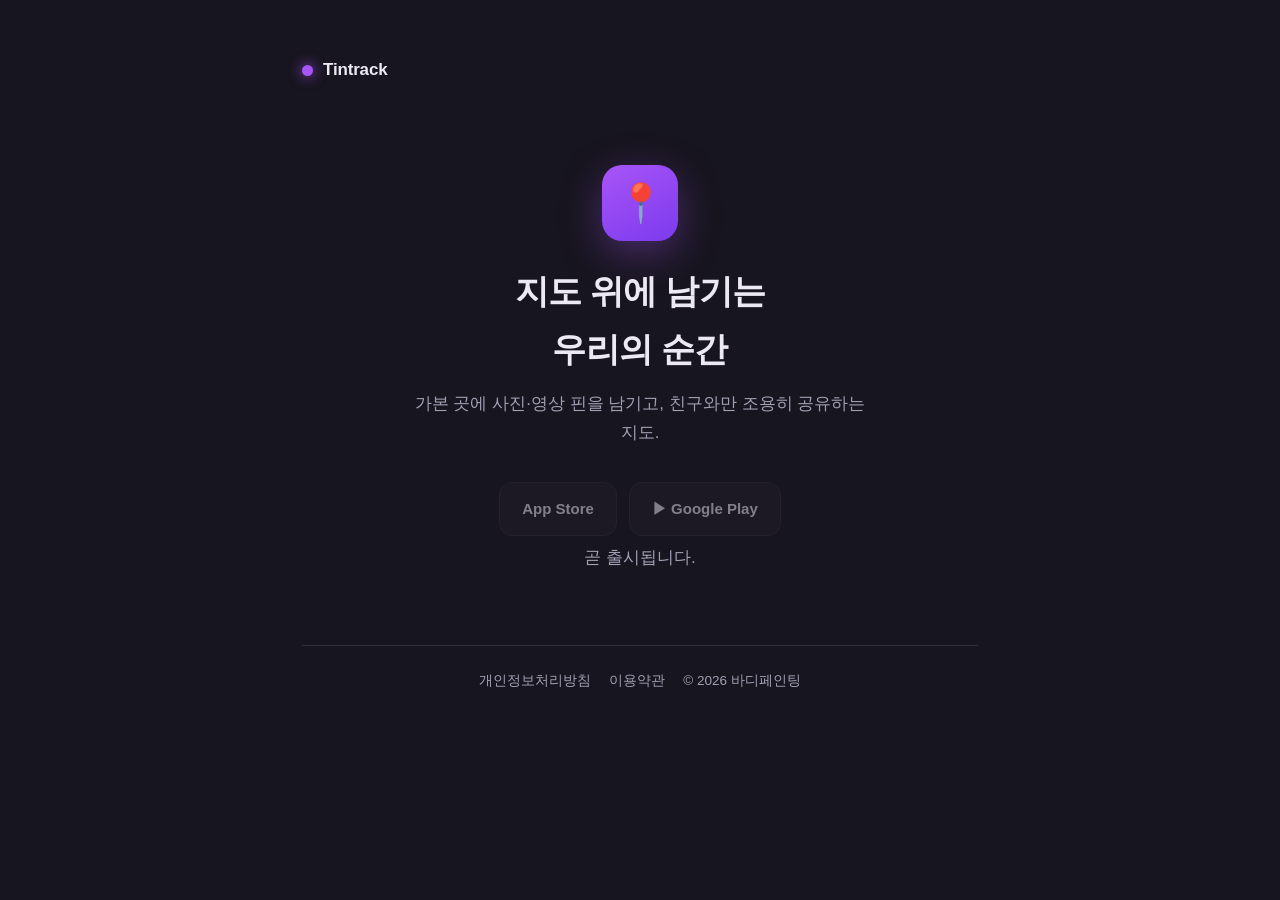
==== index.html @ 698a3f08 "Tintrack public site: landing, privacy policy, terms, invite redirect" ====
<!doctype html>
<html lang="ko">
<head>
<meta charset="utf-8">
<meta name="viewport" content="width=device-width, initial-scale=1">
<title>Tintrack — 지도 위에 남기는 우리의 순간</title>
<meta property="og:title" content="Tintrack">
<meta property="og:description" content="지도 위에 사진·영상 핀을 남기고 친구와 공유하세요.">
<meta name="theme-color" content="#17151f">
<link rel="stylesheet" href="style.css">
<style>
  .hero { text-align: center; padding: 40px 0 8px; }
  .logo {
    width: 76px; height: 76px; border-radius: 20px; margin: 0 auto 22px;
    background: linear-gradient(150deg, #a855f7, #7c3aed);
    box-shadow: 0 12px 40px rgba(168,85,247,.35);
    display: flex; align-items: center; justify-content: center;
    font-size: 38px;
  }
  .hero h1 { font-size: 34px; margin: 0 0 12px; }
  .hero p { color: var(--muted); font-size: 17px; margin: 0 auto; max-width: 460px; }
  .stores { display: flex; gap: 12px; justify-content: center; flex-wrap: wrap; margin: 34px 0 8px; }
  .store-btn {
    display: inline-flex; align-items: center; gap: 8px;
    background: var(--surface); border: 1px solid var(--border);
    color: var(--text); text-decoration: none; font-weight: 600; font-size: 15px;
    padding: 13px 22px; border-radius: 13px;
  }
  .store-btn[aria-disabled="true"] { opacity: .5; pointer-events: none; }
  .note { text-align: center; color: var(--muted); font-size: 13px; margin-top: 14px; }
</style>
</head>
<body>
<div class="wrap">
  <header class="site">
    <span class="dot"></span>
    <a href="./">Tintrack</a>
  </header>

  <section class="hero">
    <div class="logo">📍</div>
    <h1>지도 위에 남기는<br>우리의 순간</h1>
    <p>가본 곳에 사진·영상 핀을 남기고, 친구와만 조용히 공유하는 지도.</p>

    <div class="stores">
      <a class="store-btn" id="ios" href="#" aria-disabled="true"> App Store</a>
      <a class="store-btn" id="android" href="#" aria-disabled="true">▶ Google Play</a>
    </div>
    <p class="note">곧 출시됩니다.</p>
  </section>

  <footer style="justify-content:center">
    <a href="privacy.html">개인정보처리방침</a>
    <a href="terms.html">이용약관</a>
    <span>© 2026 바디페인팅</span>
  </footer>
</div>
</body>
</html>
---- style.css ----
:root {
  --bg: #17151f;
  --surface: #211e2c;
  --text: #ece9f5;
  --muted: #a39fb3;
  --accent: #a855f7;
  --border: #312c40;
}

* { box-sizing: border-box; }

html { -webkit-text-size-adjust: 100%; }

body {
  margin: 0;
  background: var(--bg);
  color: var(--text);
  font-family: -apple-system, BlinkMacSystemFont, "Apple SD Gothic Neo",
    "Pretendard", "Segoe UI", Roboto, "Helvetica Neue", sans-serif;
  line-height: 1.7;
  -webkit-font-smoothing: antialiased;
}

.wrap {
  max-width: 720px;
  margin: 0 auto;
  padding: 56px 22px 96px;
}

header.site {
  display: flex;
  align-items: center;
  gap: 10px;
  margin-bottom: 40px;
}

header.site .dot {
  width: 11px;
  height: 11px;
  border-radius: 50%;
  background: var(--accent);
  box-shadow: 0 0 14px var(--accent);
}

header.site a {
  color: var(--text);
  font-weight: 700;
  font-size: 17px;
  text-decoration: none;
  letter-spacing: -0.01em;
}

h1 {
  font-size: 28px;
  letter-spacing: -0.02em;
  margin: 0 0 6px;
}

.updated {
  color: var(--muted);
  font-size: 14px;
  margin: 0 0 36px;
}

h2 {
  font-size: 18px;
  margin: 40px 0 12px;
  letter-spacing: -0.01em;
}

h3 {
  font-size: 15px;
  margin: 22px 0 8px;
  color: var(--text);
}

p, li { color: var(--text); font-size: 15.5px; }

.muted, .muted * { color: var(--muted); }

a { color: var(--accent); }

ul { padding-left: 20px; margin: 8px 0; }
li { margin: 5px 0; }

table {
  width: 100%;
  border-collapse: collapse;
  margin: 12px 0;
  font-size: 14.5px;
}

th, td {
  text-align: left;
  padding: 11px 12px;
  border: 1px solid var(--border);
  vertical-align: top;
}

th { background: var(--surface); font-weight: 600; }

.box {
  background: var(--surface);
  border: 1px solid var(--border);
  border-radius: 14px;
  padding: 18px 20px;
  margin: 16px 0;
}

footer {
  margin-top: 64px;
  padding-top: 24px;
  border-top: 1px solid var(--border);
  color: var(--muted);
  font-size: 13.5px;
  display: flex;
  gap: 18px;
  flex-wrap: wrap;
}

footer a { color: var(--muted); text-decoration: none; }
footer a:hover { color: var(--text); }
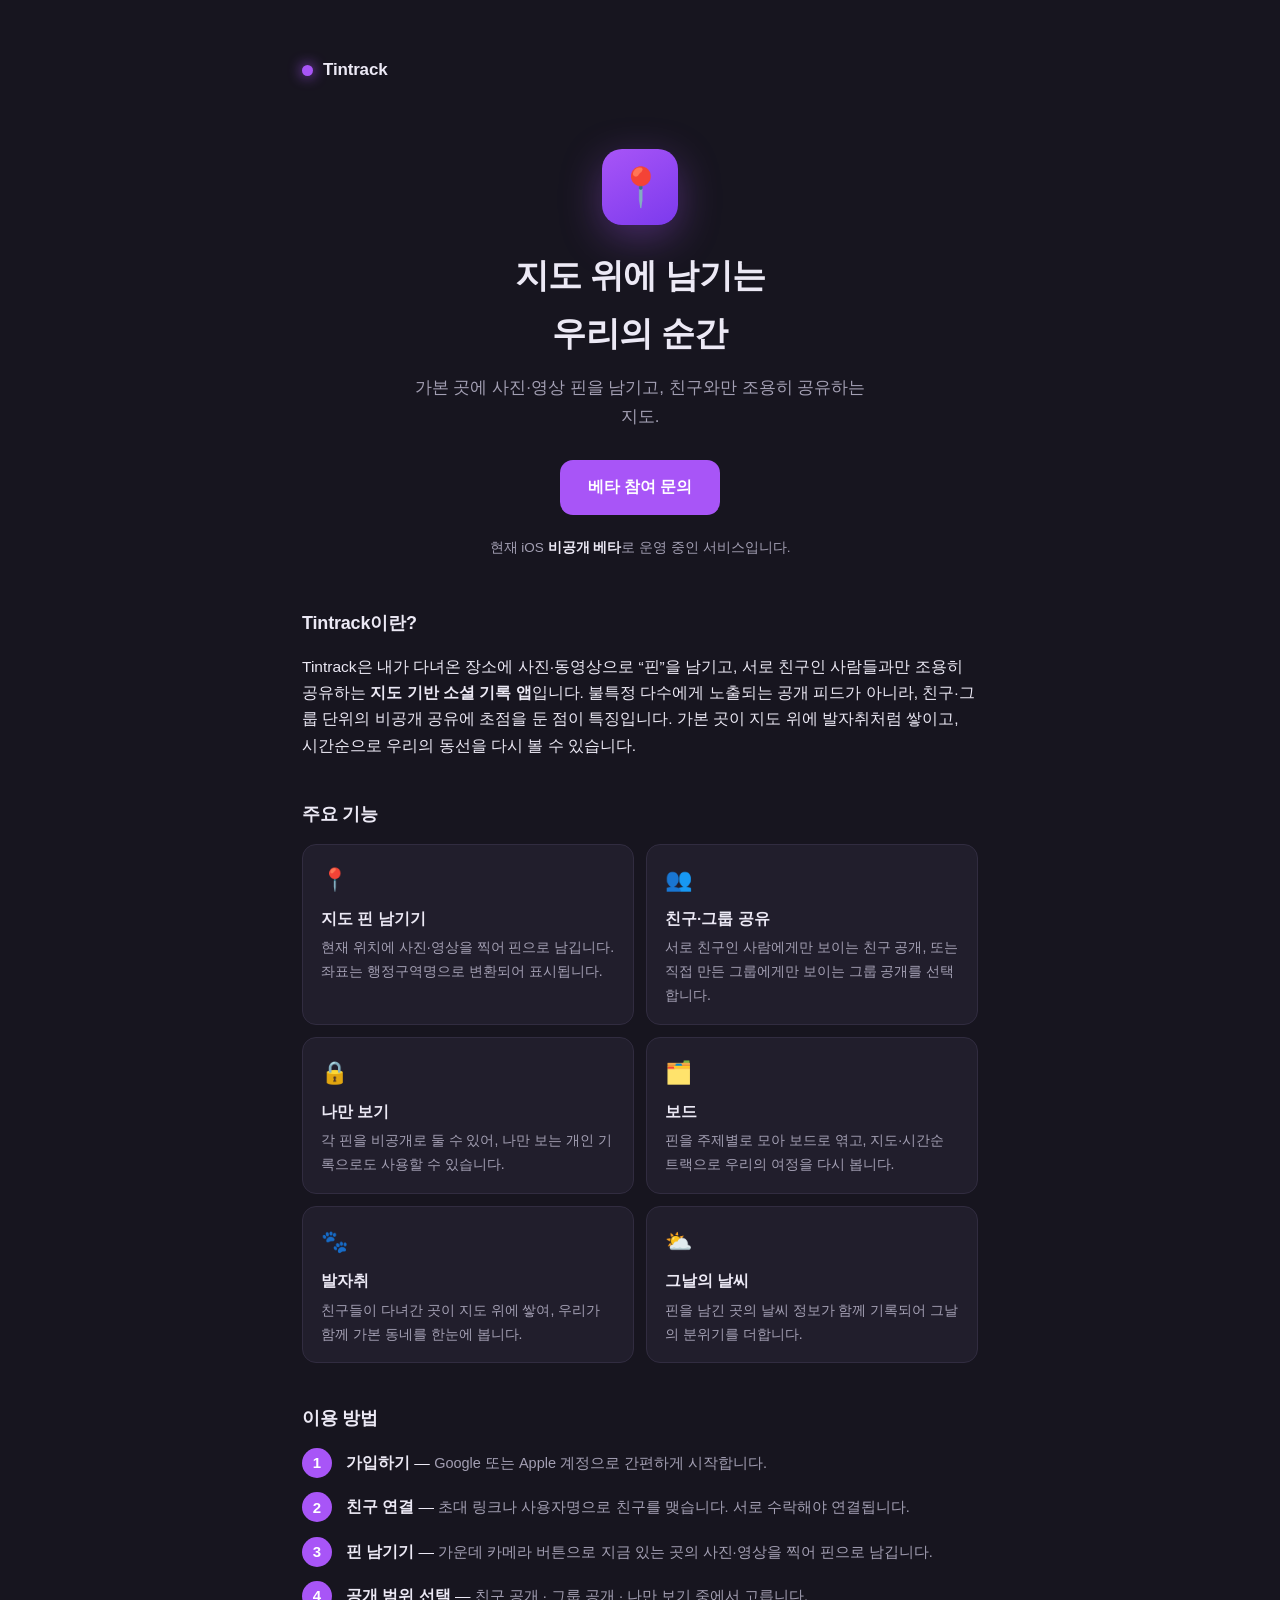
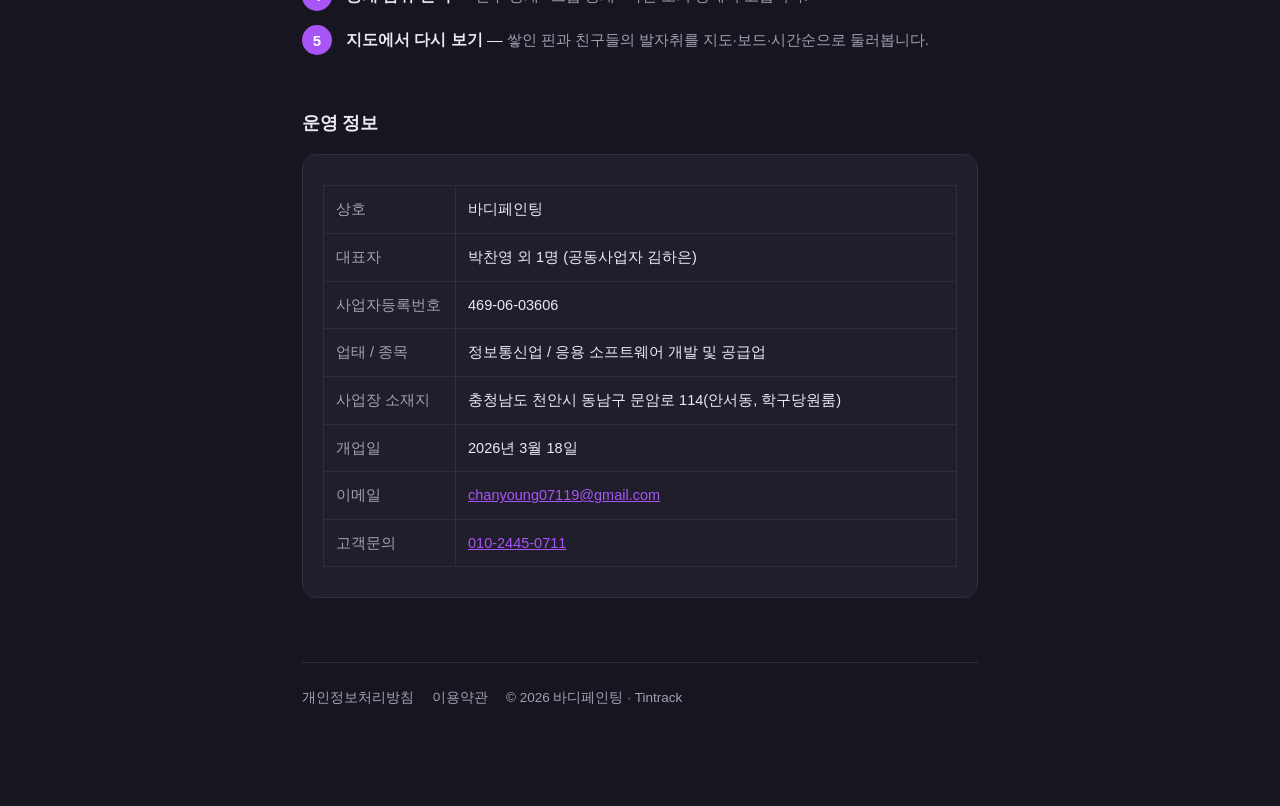
==== commit 138c30a2: "feat: 사업자 정보·서비스 소개 페이지 (카카오 비즈니스 인증 대응) 운영 정보 블록(상호·대표·사업자등록번호 469-06-03606·업태/종목·소재지, 등록증 일치) + 서비" ====
--- a/index.html
+++ b/index.html
@@ -3,13 +3,15 @@
 <head>
 <meta charset="utf-8">
 <meta name="viewport" content="width=device-width, initial-scale=1">
+<meta name="robots" content="all">
 <title>Tintrack — 지도 위에 남기는 우리의 순간</title>
+<meta name="description" content="Tintrack은 가본 곳에 사진·영상 핀을 남기고 친구와만 조용히 공유하는 지도 기반 소셜 앱입니다. 운영: 바디페인팅(사업자등록번호 469-06-03606).">
 <meta property="og:title" content="Tintrack">
-<meta property="og:description" content="지도 위에 사진·영상 핀을 남기고 친구와 공유하세요.">
+<meta property="og:description" content="지도 위에 사진·영상 핀을 남기고 친구와 공유하는 지도 기반 소셜 앱.">
 <meta name="theme-color" content="#17151f">
 <link rel="stylesheet" href="style.css">
 <style>
-  .hero { text-align: center; padding: 40px 0 8px; }
+  .hero { text-align: center; padding: 24px 0 8px; }
   .logo {
     width: 76px; height: 76px; border-radius: 20px; margin: 0 auto 22px;
     background: linear-gradient(150deg, #a855f7, #7c3aed);
@@ -18,16 +20,50 @@
     font-size: 38px;
   }
   .hero h1 { font-size: 34px; margin: 0 0 12px; }
-  .hero p { color: var(--muted); font-size: 17px; margin: 0 auto; max-width: 460px; }
-  .stores { display: flex; gap: 12px; justify-content: center; flex-wrap: wrap; margin: 34px 0 8px; }
-  .store-btn {
-    display: inline-flex; align-items: center; gap: 8px;
+  .hero .lead { color: var(--muted); font-size: 17px; margin: 0 auto; max-width: 460px; }
+  .cta {
+    display: inline-block; margin: 28px 0 6px; padding: 14px 28px; border-radius: 13px;
+    background: var(--accent); color: #fff; text-decoration: none; font-weight: 700; font-size: 15.5px;
+  }
+  .status {
+    display: block; margin-top: 16px;
+    color: var(--muted); font-size: 13.5px;
+  }
+  .status b { color: var(--text); font-weight: 600; }
+
+  .features { display: grid; grid-template-columns: 1fr 1fr; gap: 12px; margin: 14px 0 8px; }
+  @media (max-width: 520px) { .features { grid-template-columns: 1fr; } }
+  .feature {
     background: var(--surface); border: 1px solid var(--border);
-    color: var(--text); text-decoration: none; font-weight: 600; font-size: 15px;
-    padding: 13px 22px; border-radius: 13px;
+    border-radius: 14px; padding: 16px 18px;
   }
-  .store-btn[aria-disabled="true"] { opacity: .5; pointer-events: none; }
-  .note { text-align: center; color: var(--muted); font-size: 13px; margin-top: 14px; }
+  .feature .ic { font-size: 22px; }
+  .feature h3 { margin: 8px 0 4px; font-size: 15.5px; }
+  .feature p { margin: 0; font-size: 14px; color: var(--muted); }
+
+  ol.steps { counter-reset: s; list-style: none; padding-left: 0; margin: 12px 0; }
+  ol.steps > li { position: relative; padding: 4px 0 14px 44px; margin: 0; }
+  ol.steps > li::before {
+    counter-increment: s; content: counter(s);
+    position: absolute; left: 0; top: 2px;
+    width: 30px; height: 30px; border-radius: 50%;
+    background: var(--accent); color: #fff; font-weight: 700; font-size: 15px;
+    display: flex; align-items: center; justify-content: center;
+  }
+  ol.steps > li b { color: var(--text); }
+  ol.steps > li span { color: var(--muted); font-size: 14.5px; }
+
+  .shots { display: grid; grid-template-columns: repeat(3, 1fr); gap: 14px; margin: 14px 0 8px; }
+  @media (max-width: 560px) { .shots { grid-template-columns: repeat(2, 1fr); } }
+  .shot { text-align: center; }
+  .shot img {
+    width: 100%; height: auto; border-radius: 18px;
+    border: 1px solid var(--border); background: var(--surface);
+    display: block;
+  }
+  .shot figcaption { color: var(--muted); font-size: 13px; margin-top: 8px; }
+
+  .biz td:first-child { color: var(--muted); white-space: nowrap; width: 132px; }
 </style>
 </head>
 <body>
@@ -40,19 +76,100 @@
   <section class="hero">
     <div class="logo">📍</div>
     <h1>지도 위에 남기는<br>우리의 순간</h1>
-    <p>가본 곳에 사진·영상 핀을 남기고, 친구와만 조용히 공유하는 지도.</p>
+    <p class="lead">가본 곳에 사진·영상 핀을 남기고, 친구와만 조용히 공유하는 지도.</p>
 
-    <div class="stores">
-      <a class="store-btn" id="ios" href="#" aria-disabled="true"> App Store</a>
-      <a class="store-btn" id="android" href="#" aria-disabled="true">▶ Google Play</a>
-    </div>
-    <p class="note">곧 출시됩니다.</p>
+    <a class="cta" href="mailto:chanyoung07119@gmail.com?subject=Tintrack%20%EB%B2%A0%ED%83%80%20%EC%B0%B8%EC%97%AC%20%EB%AC%B8%EC%9D%98">베타 참여 문의</a>
+    <span class="status">현재 iOS <b>비공개 베타</b>로 운영 중인 서비스입니다.</span>
   </section>
 
-  <footer style="justify-content:center">
+  <h2>Tintrack이란?</h2>
+  <p>Tintrack은 내가 다녀온 장소에 사진·동영상으로 “핀”을 남기고, 서로 친구인 사람들과만
+  조용히 공유하는 <b>지도 기반 소셜 기록 앱</b>입니다. 불특정 다수에게 노출되는 공개
+  피드가 아니라, 친구·그룹 단위의 비공개 공유에 초점을 둔 점이 특징입니다. 가본 곳이
+  지도 위에 발자취처럼 쌓이고, 시간순으로 우리의 동선을 다시 볼 수 있습니다.</p>
+
+  <h2>주요 기능</h2>
+  <div class="features">
+    <div class="feature">
+      <div class="ic">📍</div>
+      <h3>지도 핀 남기기</h3>
+      <p>현재 위치에 사진·영상을 찍어 핀으로 남깁니다. 좌표는 행정구역명으로 변환되어 표시됩니다.</p>
+    </div>
+    <div class="feature">
+      <div class="ic">👥</div>
+      <h3>친구·그룹 공유</h3>
+      <p>서로 친구인 사람에게만 보이는 친구 공개, 또는 직접 만든 그룹에게만 보이는 그룹 공개를 선택합니다.</p>
+    </div>
+    <div class="feature">
+      <div class="ic">🔒</div>
+      <h3>나만 보기</h3>
+      <p>각 핀을 비공개로 둘 수 있어, 나만 보는 개인 기록으로도 사용할 수 있습니다.</p>
+    </div>
+    <div class="feature">
+      <div class="ic">🗂️</div>
+      <h3>보드</h3>
+      <p>핀을 주제별로 모아 보드로 엮고, 지도·시간순 트랙으로 우리의 여정을 다시 봅니다.</p>
+    </div>
+    <div class="feature">
+      <div class="ic">🐾</div>
+      <h3>발자취</h3>
+      <p>친구들이 다녀간 곳이 지도 위에 쌓여, 우리가 함께 가본 동네를 한눈에 봅니다.</p>
+    </div>
+    <div class="feature">
+      <div class="ic">⛅</div>
+      <h3>그날의 날씨</h3>
+      <p>핀을 남긴 곳의 날씨 정보가 함께 기록되어 그날의 분위기를 더합니다.</p>
+    </div>
+  </div>
+
+  <h2>이용 방법</h2>
+  <ol class="steps">
+    <li><b>가입하기</b> — <span>Google 또는 Apple 계정으로 간편하게 시작합니다.</span></li>
+    <li><b>친구 연결</b> — <span>초대 링크나 사용자명으로 친구를 맺습니다. 서로 수락해야 연결됩니다.</span></li>
+    <li><b>핀 남기기</b> — <span>가운데 카메라 버튼으로 지금 있는 곳의 사진·영상을 찍어 핀으로 남깁니다.</span></li>
+    <li><b>공개 범위 선택</b> — <span>친구 공개 · 그룹 공개 · 나만 보기 중에서 고릅니다.</span></li>
+    <li><b>지도에서 다시 보기</b> — <span>쌓인 핀과 친구들의 발자취를 지도·보드·시간순으로 둘러봅니다.</span></li>
+  </ol>
+
+  <!-- 앱 화면 — TestFlight build 12 실기기 스크린샷(img/shot-1~3.png) 추가 후 주석 해제.
+       이미지 없을 때 깨진 미리보기가 뜨지 않도록 잠시 비활성.
+  <h2>앱 화면</h2>
+  <div class="shots">
+    <figure class="shot">
+      <img src="img/shot-1.png" alt="Tintrack 지도 화면 — 친구들의 핀이 표시된 지도">
+      <figcaption>① 지도에 쌓인 핀</figcaption>
+    </figure>
+    <figure class="shot">
+      <img src="img/shot-2.png" alt="Tintrack 핀 남기기 — 카메라로 사진·영상 촬영">
+      <figcaption>② 사진·영상으로 핀 남기기</figcaption>
+    </figure>
+    <figure class="shot">
+      <img src="img/shot-3.png" alt="Tintrack 공개 범위 선택 — 친구·그룹·나만 보기">
+      <figcaption>③ 공개 범위 선택</figcaption>
+    </figure>
+  </div>
+  -->
+
+  <h2>운영 정보</h2>
+  <div class="box">
+    <table class="biz">
+      <tbody>
+        <tr><td>상호</td><td>바디페인팅</td></tr>
+        <tr><td>대표자</td><td>박찬영 외 1명 (공동사업자 김하은)</td></tr>
+        <tr><td>사업자등록번호</td><td>469-06-03606</td></tr>
+        <tr><td>업태 / 종목</td><td>정보통신업 / 응용 소프트웨어 개발 및 공급업</td></tr>
+        <tr><td>사업장 소재지</td><td>충청남도 천안시 동남구 문암로 114(안서동, 학구당원룸)</td></tr>
+        <tr><td>개업일</td><td>2026년 3월 18일</td></tr>
+        <tr><td>이메일</td><td><a href="mailto:chanyoung07119@gmail.com">chanyoung07119@gmail.com</a></td></tr>
+        <tr><td>고객문의</td><td><a href="tel:+821024450711">010-2445-0711</a></td></tr>
+      </tbody>
+    </table>
+  </div>
+
+  <footer>
     <a href="privacy.html">개인정보처리방침</a>
     <a href="terms.html">이용약관</a>
-    <span>© 2026 바디페인팅</span>
+    <span>© 2026 바디페인팅 · Tintrack</span>
   </footer>
 </div>
 </body>
